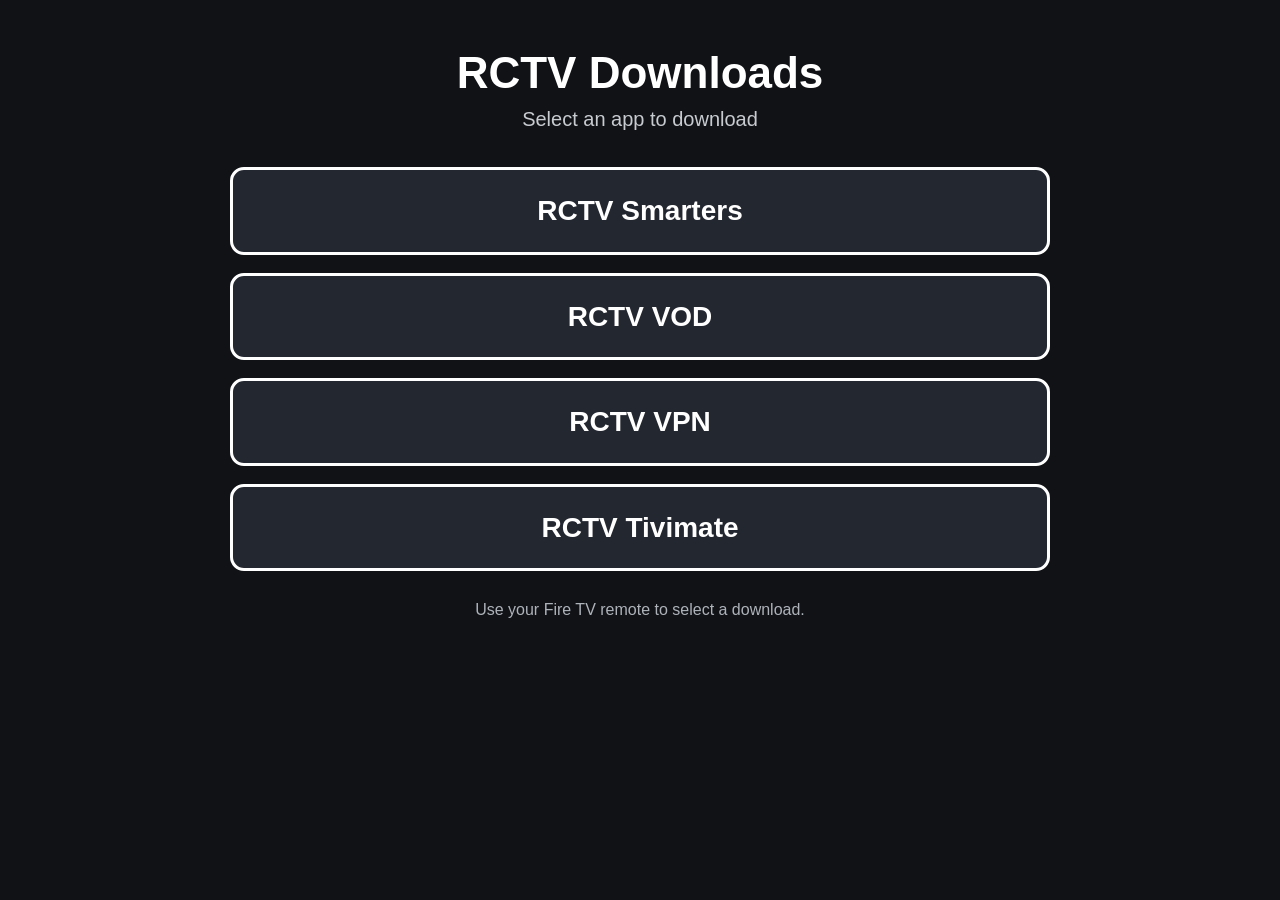
==== index.html @ 2525fca8 "Add files via upload" ====
<!doctype html>
<html lang="en">
<head>
  <meta charset="utf-8">
  <meta name="viewport" content="width=device-width, initial-scale=1">
  <title>RCTV Downloads</title>
  <style>
    * { box-sizing: border-box; }
    body {
      margin: 0;
      min-height: 100vh;
      background: #101216;
      color: #ffffff;
      font-family: Arial, Helvetica, sans-serif;
      display: flex;
      justify-content: center;
      padding: 48px 24px;
    }
    .wrap {
      width: 100%;
      max-width: 820px;
    }
    h1 {
      text-align: center;
      font-size: 44px;
      margin: 0 0 10px;
    }
    .subtitle {
      text-align: center;
      color: #c8cbd0;
      font-size: 20px;
      margin: 0 0 36px;
    }
    .downloads {
      display: grid;
      gap: 18px;
    }
    .download {
      display: block;
      width: 100%;
      padding: 24px 28px;
      border: 3px solid #ffffff;
      border-radius: 14px;
      background: #232730;
      color: #ffffff;
      text-decoration: none;
      text-align: center;
      font-size: 28px;
      font-weight: 700;
      line-height: 1.2;
    }
    .download:hover,
    .download:focus {
      background: #ffffff;
      color: #101216;
      outline: 5px solid #8a8f98;
      outline-offset: 3px;
    }
    .note {
      text-align: center;
      color: #aeb3ba;
      font-size: 16px;
      margin-top: 30px;
    }
    @media (max-width: 600px) {
      body { padding: 28px 16px; }
      h1 { font-size: 34px; }
      .download { font-size: 23px; padding: 21px 18px; }
    }
  </style>
</head>
<body>
  <main class="wrap">
    <h1>RCTV Downloads</h1>
    <p class="subtitle">Select an app to download</p>

    <div class="downloads">
      <a class="download" href="https://www.dropbox.com/scl/fi/fe0r4oeruj2pzna0exqjn/RCTV_Sm5.apk?rlkey=1wfq89twcvqeymcn7tj3pce26&amp;st=2txf9u9b&amp;dl=1">RCTV Smarters</a>
      <a class="download" href="https://www.dropbox.com/scl/fi/xs2taxcmibibfrn2xmj03/RCTV_VOD_sf.apk?rlkey=kcdhzauaem7o0tn85a0qrh1qr&amp;st=gfz6jvw9&amp;dl=1">RCTV VOD</a>
      <a class="download" href="https://www.dropbox.com/scl/fi/sy96mb6qo3jo9id9dtcdb/RCTV_VPN_pa.apk?rlkey=naht4sm4mmqev9ksudzsg6cdb&amp;st=x5vkhtez&amp;dl=1">RCTV VPN</a>
      <a class="download" href="https://www.dropbox.com/scl/fi/coqzgabt6u3cq0ftmuh5z/RCTV_Tv.apk?rlkey=jozw4ogwyabeh7mak8ago4au3&amp;st=hmdtblai&amp;dl=1">RCTV Tivimate</a>
    </div>

    <p class="note">Use your Fire TV remote to select a download.</p>
  </main>
</body>
</html>
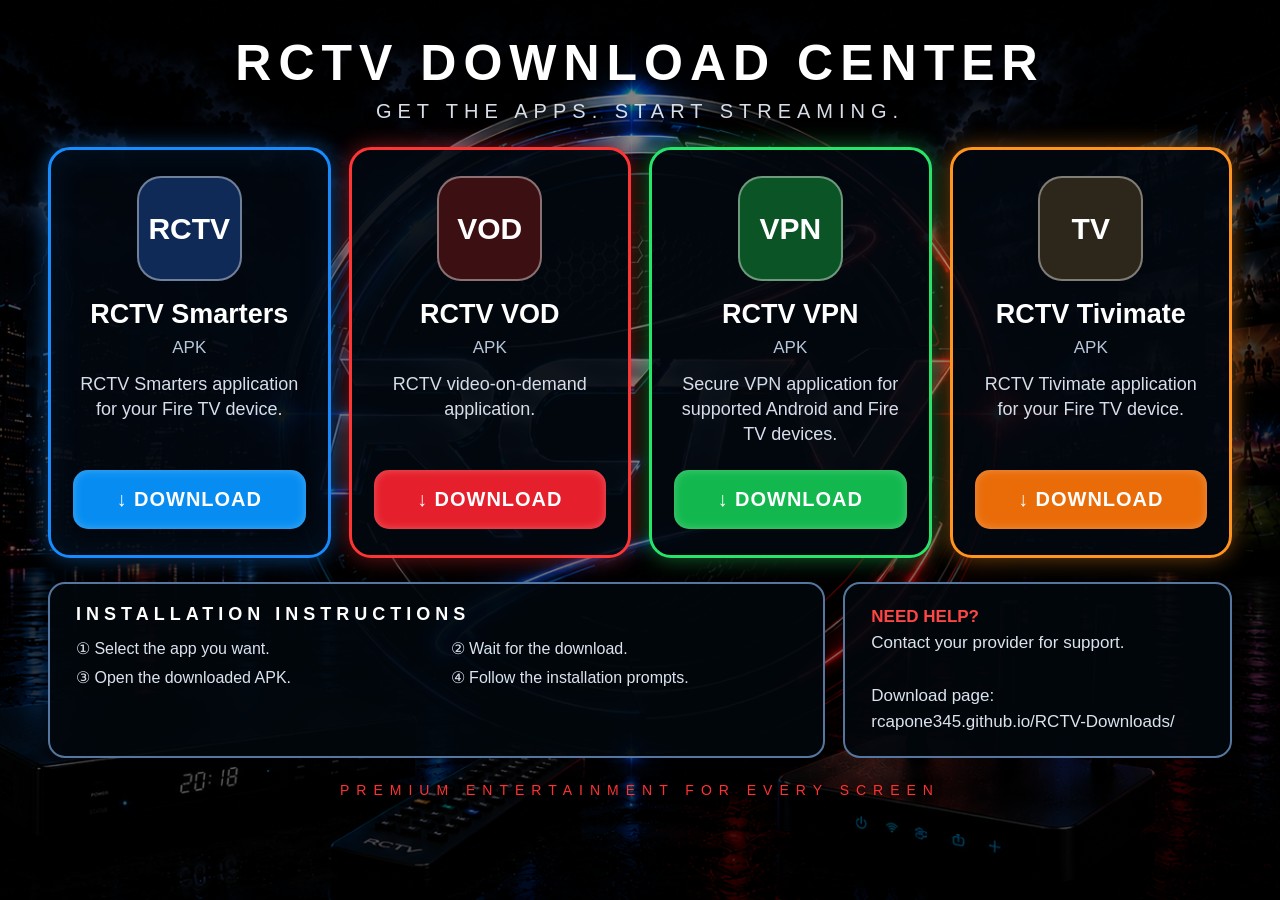
==== commit 6c4be3da: "Add files via upload" ====
--- a/index.html
+++ b/index.html
@@ -1,87 +1,82 @@
 <!doctype html>
 <html lang="en">
 <head>
-  <meta charset="utf-8">
-  <meta name="viewport" content="width=device-width, initial-scale=1">
-  <title>RCTV Downloads</title>
-  <style>
-    * { box-sizing: border-box; }
-    body {
-      margin: 0;
-      min-height: 100vh;
-      background: #101216;
-      color: #ffffff;
-      font-family: Arial, Helvetica, sans-serif;
-      display: flex;
-      justify-content: center;
-      padding: 48px 24px;
-    }
-    .wrap {
-      width: 100%;
-      max-width: 820px;
-    }
-    h1 {
-      text-align: center;
-      font-size: 44px;
-      margin: 0 0 10px;
-    }
-    .subtitle {
-      text-align: center;
-      color: #c8cbd0;
-      font-size: 20px;
-      margin: 0 0 36px;
-    }
-    .downloads {
-      display: grid;
-      gap: 18px;
-    }
-    .download {
-      display: block;
-      width: 100%;
-      padding: 24px 28px;
-      border: 3px solid #ffffff;
-      border-radius: 14px;
-      background: #232730;
-      color: #ffffff;
-      text-decoration: none;
-      text-align: center;
-      font-size: 28px;
-      font-weight: 700;
-      line-height: 1.2;
-    }
-    .download:hover,
-    .download:focus {
-      background: #ffffff;
-      color: #101216;
-      outline: 5px solid #8a8f98;
-      outline-offset: 3px;
-    }
-    .note {
-      text-align: center;
-      color: #aeb3ba;
-      font-size: 16px;
-      margin-top: 30px;
-    }
-    @media (max-width: 600px) {
-      body { padding: 28px 16px; }
-      h1 { font-size: 34px; }
-      .download { font-size: 23px; padding: 21px 18px; }
-    }
-  </style>
+<meta charset="utf-8">
+<meta name="viewport" content="width=device-width,initial-scale=1">
+<title>RCTV Download Center</title>
+<style>
+*{box-sizing:border-box}
+html,body{margin:0;min-height:100%;font-family:Arial,Helvetica,sans-serif;color:#fff;background:#02050a}
+body{
+  min-height:100vh;
+  background:
+    linear-gradient(rgba(0,0,0,.34),rgba(0,0,0,.60)),
+    url("rctv-background.png") center top/cover fixed no-repeat;
+}
+.shell{max-width:1500px;margin:auto;padding:34px 48px 28px}
+.hero{text-align:center;text-shadow:0 3px 12px #000;margin-bottom:24px}
+.hero h1{margin:0;font-size:50px;letter-spacing:7px}
+.hero p{margin:8px 0 0;font-size:20px;letter-spacing:6px;color:#d8dee8}
+.grid{display:grid;grid-template-columns:repeat(4,1fr);gap:18px}
+.card{
+  display:flex;flex-direction:column;justify-content:space-between;min-height:350px;
+  padding:26px 22px;border-radius:22px;text-decoration:none;color:#fff;text-align:center;
+  background:rgba(3,9,16,.88);border:3px solid #168cff;
+  box-shadow:0 0 22px rgba(22,140,255,.45),inset 0 0 32px rgba(22,140,255,.10);
+  transition:.12s ease;
+}
+.card:nth-child(2){border-color:#ff3434;box-shadow:0 0 22px rgba(255,52,52,.45)}
+.card:nth-child(3){border-color:#27e46b;box-shadow:0 0 22px rgba(39,228,107,.45)}
+.card:nth-child(4){border-color:#ff941f;box-shadow:0 0 22px rgba(255,148,31,.45)}
+.card:hover,.card:focus{outline:6px solid #fff;outline-offset:3px;transform:scale(1.035);background:rgba(8,15,25,.96)}
+.icon{width:105px;height:105px;margin:0 auto 18px;border-radius:24px;display:flex;align-items:center;justify-content:center;font-size:30px;font-weight:900;background:#102a57;border:2px solid rgba(255,255,255,.4)}
+.card:nth-child(2) .icon{background:#3c1013}.card:nth-child(3) .icon{background:#0b5425}.card:nth-child(4) .icon{background:#2c271a}
+.name{font-size:27px;font-weight:900;margin-bottom:8px}
+.version{font-size:17px;color:#b8c6da;margin-bottom:14px}
+.desc{font-size:18px;line-height:1.4;color:#d7deea;min-height:76px}
+.button{margin-top:22px;padding:18px 10px;border-radius:15px;font-size:20px;font-weight:900;letter-spacing:1px;background:#078df1;box-shadow:inset 0 0 10px rgba(255,255,255,.25)}
+.card:nth-child(2) .button{background:#e51f2b}.card:nth-child(3) .button{background:#12b84e}.card:nth-child(4) .button{background:#e96c08}
+.info{margin-top:24px;display:grid;grid-template-columns:2fr 1fr;gap:18px}
+.panel{background:rgba(2,7,13,.91);border:2px solid #55779f;border-radius:17px;padding:20px 26px}
+.panel h2{font-size:18px;letter-spacing:5px;margin:0 0 14px}
+.steps{display:grid;grid-template-columns:1fr 1fr;gap:10px 28px;color:#dbe3ee;font-size:16px}
+.help{font-size:17px;line-height:1.55;color:#dbe3ee}.help strong{color:#ff4545}
+.footer{text-align:center;margin-top:24px;letter-spacing:7px;color:#ff3131;font-size:14px;text-shadow:0 2px 8px #000}
+@media(max-width:1050px){.grid{grid-template-columns:1fr 1fr}.info{grid-template-columns:1fr}.hero h1{font-size:38px}}
+@media(max-width:650px){.shell{padding:24px 16px}.grid{grid-template-columns:1fr}.hero h1{font-size:30px;letter-spacing:3px}.hero p{font-size:14px;letter-spacing:3px}.steps{grid-template-columns:1fr}}
+</style>
 </head>
 <body>
-  <main class="wrap">
-    <h1>RCTV Downloads</h1>
-    <p class="subtitle">Select an app to download</p>
+<main class="shell">
+  <header class="hero">
+    <h1>RCTV DOWNLOAD CENTER</h1>
+    <p>GET THE APPS. START STREAMING.</p>
+  </header>
 
-    <div class="downloads">
-      <a class="download" href="https://www.dropbox.com/scl/fi/fe0r4oeruj2pzna0exqjn/RCTV_Sm5.apk?rlkey=1wfq89twcvqeymcn7tj3pce26&amp;st=2txf9u9b&amp;dl=1">RCTV Smarters</a>
-      <a class="download" href="https://www.dropbox.com/scl/fi/xs2taxcmibibfrn2xmj03/RCTV_VOD_sf.apk?rlkey=kcdhzauaem7o0tn85a0qrh1qr&amp;st=gfz6jvw9&amp;dl=1">RCTV VOD</a>
-      <a class="download" href="https://www.dropbox.com/scl/fi/sy96mb6qo3jo9id9dtcdb/RCTV_VPN_pa.apk?rlkey=naht4sm4mmqev9ksudzsg6cdb&amp;st=x5vkhtez&amp;dl=1">RCTV VPN</a>
-      <a class="download" href="https://www.dropbox.com/scl/fi/coqzgabt6u3cq0ftmuh5z/RCTV_Tv.apk?rlkey=jozw4ogwyabeh7mak8ago4au3&amp;st=hmdtblai&amp;dl=1">RCTV Tivimate</a>
+  <section class="grid">
+    <a class="card" href="https://dl.dropboxusercontent.com/scl/fi/fe0r4oeruj2pzna0exqjn/RCTV_Sm5.apk?rlkey=1wfq89twcvqeymcn7tj3pce26&amp;st=2txf9u9b">
+      <div><div class="icon">RCTV</div><div class="name">RCTV Smarters</div><div class="version">APK</div><div class="desc">RCTV Smarters application for your Fire TV device.</div></div><div class="button">↓ DOWNLOAD</div>
+    </a>
+    <a class="card" href="https://dl.dropboxusercontent.com/scl/fi/xs2taxcmibibfrn2xmj03/RCTV_VOD_sf.apk?rlkey=kcdhzauaem7o0tn85a0qrh1qr&amp;st=gfz6jvw9">
+      <div><div class="icon">VOD</div><div class="name">RCTV VOD</div><div class="version">APK</div><div class="desc">RCTV video-on-demand application.</div></div><div class="button">↓ DOWNLOAD</div>
+    </a>
+    <a class="card" href="https://dl.dropboxusercontent.com/scl/fi/sy96mb6qo3jo9id9dtcdb/RCTV_VPN_pa.apk?rlkey=naht4sm4mmqev9ksudzsg6cdb&amp;st=x5vkhtez">
+      <div><div class="icon">VPN</div><div class="name">RCTV VPN</div><div class="version">APK</div><div class="desc">Secure VPN application for supported Android and Fire TV devices.</div></div><div class="button">↓ DOWNLOAD</div>
+    </a>
+    <a class="card" href="https://dl.dropboxusercontent.com/scl/fi/coqzgabt6u3cq0ftmuh5z/RCTV_Tv.apk?rlkey=jozw4ogwyabeh7mak8ago4au3&amp;st=hmdtblai">
+      <div><div class="icon">TV</div><div class="name">RCTV Tivimate</div><div class="version">APK</div><div class="desc">RCTV Tivimate application for your Fire TV device.</div></div><div class="button">↓ DOWNLOAD</div>
+    </a>
+  </section>
+
+  <section class="info">
+    <div class="panel">
+      <h2>INSTALLATION INSTRUCTIONS</h2>
+      <div class="steps"><div>① Select the app you want.</div><div>② Wait for the download.</div><div>③ Open the downloaded APK.</div><div>④ Follow the installation prompts.</div></div>
     </div>
+    <div class="panel help"><strong>NEED HELP?</strong><br>Contact your provider for support.<br><br>Download page:<br>rcapone345.github.io/RCTV-Downloads/</div>
+  </section>
 
-    <p class="note">Use your Fire TV remote to select a download.</p>
-  </main>
+  <div class="footer">PREMIUM ENTERTAINMENT FOR EVERY SCREEN</div>
+</main>
 </body>
-</html>
+</html>
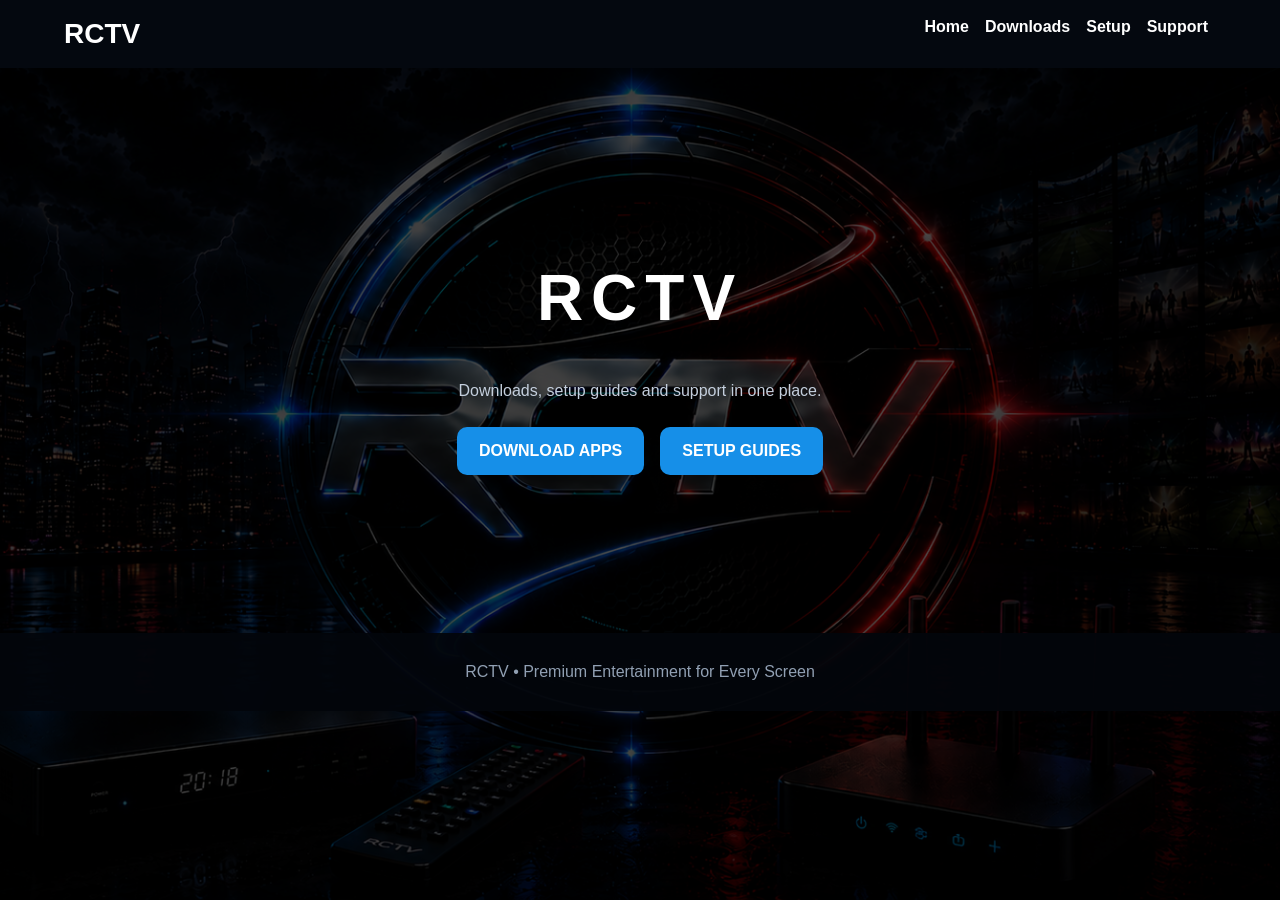
==== commit 494d19d1: "Add files via upload" ====
--- a/index.html
+++ b/index.html
@@ -1,82 +1 @@
-<!doctype html>
-<html lang="en">
-<head>
-<meta charset="utf-8">
-<meta name="viewport" content="width=device-width,initial-scale=1">
-<title>RCTV Download Center</title>
-<style>
-*{box-sizing:border-box}
-html,body{margin:0;min-height:100%;font-family:Arial,Helvetica,sans-serif;color:#fff;background:#02050a}
-body{
-  min-height:100vh;
-  background:
-    linear-gradient(rgba(0,0,0,.34),rgba(0,0,0,.60)),
-    url("rctv-background.png") center top/cover fixed no-repeat;
-}
-.shell{max-width:1500px;margin:auto;padding:34px 48px 28px}
-.hero{text-align:center;text-shadow:0 3px 12px #000;margin-bottom:24px}
-.hero h1{margin:0;font-size:50px;letter-spacing:7px}
-.hero p{margin:8px 0 0;font-size:20px;letter-spacing:6px;color:#d8dee8}
-.grid{display:grid;grid-template-columns:repeat(4,1fr);gap:18px}
-.card{
-  display:flex;flex-direction:column;justify-content:space-between;min-height:350px;
-  padding:26px 22px;border-radius:22px;text-decoration:none;color:#fff;text-align:center;
-  background:rgba(3,9,16,.88);border:3px solid #168cff;
-  box-shadow:0 0 22px rgba(22,140,255,.45),inset 0 0 32px rgba(22,140,255,.10);
-  transition:.12s ease;
-}
-.card:nth-child(2){border-color:#ff3434;box-shadow:0 0 22px rgba(255,52,52,.45)}
-.card:nth-child(3){border-color:#27e46b;box-shadow:0 0 22px rgba(39,228,107,.45)}
-.card:nth-child(4){border-color:#ff941f;box-shadow:0 0 22px rgba(255,148,31,.45)}
-.card:hover,.card:focus{outline:6px solid #fff;outline-offset:3px;transform:scale(1.035);background:rgba(8,15,25,.96)}
-.icon{width:105px;height:105px;margin:0 auto 18px;border-radius:24px;display:flex;align-items:center;justify-content:center;font-size:30px;font-weight:900;background:#102a57;border:2px solid rgba(255,255,255,.4)}
-.card:nth-child(2) .icon{background:#3c1013}.card:nth-child(3) .icon{background:#0b5425}.card:nth-child(4) .icon{background:#2c271a}
-.name{font-size:27px;font-weight:900;margin-bottom:8px}
-.version{font-size:17px;color:#b8c6da;margin-bottom:14px}
-.desc{font-size:18px;line-height:1.4;color:#d7deea;min-height:76px}
-.button{margin-top:22px;padding:18px 10px;border-radius:15px;font-size:20px;font-weight:900;letter-spacing:1px;background:#078df1;box-shadow:inset 0 0 10px rgba(255,255,255,.25)}
-.card:nth-child(2) .button{background:#e51f2b}.card:nth-child(3) .button{background:#12b84e}.card:nth-child(4) .button{background:#e96c08}
-.info{margin-top:24px;display:grid;grid-template-columns:2fr 1fr;gap:18px}
-.panel{background:rgba(2,7,13,.91);border:2px solid #55779f;border-radius:17px;padding:20px 26px}
-.panel h2{font-size:18px;letter-spacing:5px;margin:0 0 14px}
-.steps{display:grid;grid-template-columns:1fr 1fr;gap:10px 28px;color:#dbe3ee;font-size:16px}
-.help{font-size:17px;line-height:1.55;color:#dbe3ee}.help strong{color:#ff4545}
-.footer{text-align:center;margin-top:24px;letter-spacing:7px;color:#ff3131;font-size:14px;text-shadow:0 2px 8px #000}
-@media(max-width:1050px){.grid{grid-template-columns:1fr 1fr}.info{grid-template-columns:1fr}.hero h1{font-size:38px}}
-@media(max-width:650px){.shell{padding:24px 16px}.grid{grid-template-columns:1fr}.hero h1{font-size:30px;letter-spacing:3px}.hero p{font-size:14px;letter-spacing:3px}.steps{grid-template-columns:1fr}}
-</style>
-</head>
-<body>
-<main class="shell">
-  <header class="hero">
-    <h1>RCTV DOWNLOAD CENTER</h1>
-    <p>GET THE APPS. START STREAMING.</p>
-  </header>
-
-  <section class="grid">
-    <a class="card" href="https://dl.dropboxusercontent.com/scl/fi/fe0r4oeruj2pzna0exqjn/RCTV_Sm5.apk?rlkey=1wfq89twcvqeymcn7tj3pce26&amp;st=2txf9u9b">
-      <div><div class="icon">RCTV</div><div class="name">RCTV Smarters</div><div class="version">APK</div><div class="desc">RCTV Smarters application for your Fire TV device.</div></div><div class="button">↓ DOWNLOAD</div>
-    </a>
-    <a class="card" href="https://dl.dropboxusercontent.com/scl/fi/xs2taxcmibibfrn2xmj03/RCTV_VOD_sf.apk?rlkey=kcdhzauaem7o0tn85a0qrh1qr&amp;st=gfz6jvw9">
-      <div><div class="icon">VOD</div><div class="name">RCTV VOD</div><div class="version">APK</div><div class="desc">RCTV video-on-demand application.</div></div><div class="button">↓ DOWNLOAD</div>
-    </a>
-    <a class="card" href="https://dl.dropboxusercontent.com/scl/fi/sy96mb6qo3jo9id9dtcdb/RCTV_VPN_pa.apk?rlkey=naht4sm4mmqev9ksudzsg6cdb&amp;st=x5vkhtez">
-      <div><div class="icon">VPN</div><div class="name">RCTV VPN</div><div class="version">APK</div><div class="desc">Secure VPN application for supported Android and Fire TV devices.</div></div><div class="button">↓ DOWNLOAD</div>
-    </a>
-    <a class="card" href="https://dl.dropboxusercontent.com/scl/fi/coqzgabt6u3cq0ftmuh5z/RCTV_Tv.apk?rlkey=jozw4ogwyabeh7mak8ago4au3&amp;st=hmdtblai">
-      <div><div class="icon">TV</div><div class="name">RCTV Tivimate</div><div class="version">APK</div><div class="desc">RCTV Tivimate application for your Fire TV device.</div></div><div class="button">↓ DOWNLOAD</div>
-    </a>
-  </section>
-
-  <section class="info">
-    <div class="panel">
-      <h2>INSTALLATION INSTRUCTIONS</h2>
-      <div class="steps"><div>① Select the app you want.</div><div>② Wait for the download.</div><div>③ Open the downloaded APK.</div><div>④ Follow the installation prompts.</div></div>
-    </div>
-    <div class="panel help"><strong>NEED HELP?</strong><br>Contact your provider for support.<br><br>Download page:<br>rcapone345.github.io/RCTV-Downloads/</div>
-  </section>
-
-  <div class="footer">PREMIUM ENTERTAINMENT FOR EVERY SCREEN</div>
-</main>
-</body>
-</html>+<!doctype html><html><head><meta charset='utf-8'><meta name='viewport' content='width=device-width,initial-scale=1'><title>RCTV</title><link rel='stylesheet' href='style.css'></head><body><nav><div class="brand">RCTV</div><div class="links"><a href="index.html">Home</a><a href="downloads.html">Downloads</a><a href="setup.html">Setup</a><a href="support.html">Support</a></div></nav><main class="wrap"><div class="hero"><h1>RCTV</h1><p class="muted">Downloads, setup guides and support in one place.</p><a class="btn" href="downloads.html">DOWNLOAD APPS</a><a class="btn" href="setup.html">SETUP GUIDES</a></div></main><footer>RCTV • Premium Entertainment for Every Screen</footer></body></html>
--- a/style.css
+++ b/style.css
@@ -0,0 +1 @@
+*{box-sizing:border-box}body{margin:0;background:#03060b;color:white;font-family:Arial,sans-serif}body:before{content:'';position:fixed;inset:0;z-index:-2;background:url('rctv-background.png') center/cover no-repeat}body:after{content:'';position:fixed;inset:0;z-index:-1;background:rgba(0,0,0,.7)}nav{display:flex;justify-content:space-between;padding:18px 5%;background:#050911ee}.brand{font-size:28px;font-weight:900}.links a{color:white;text-decoration:none;margin:8px;font-weight:bold}.wrap{max-width:1100px;margin:auto;padding:50px 24px}.hero{text-align:center;padding:100px 0}.hero h1{font-size:64px;letter-spacing:8px}.btn{display:inline-block;background:#168fe8;color:white;text-decoration:none;padding:15px 22px;margin:8px;border-radius:10px;font-weight:bold}.grid{display:grid;grid-template-columns:1fr 1fr;gap:18px}.card{background:#07101bea;border:2px solid #315277;border-radius:16px;padding:25px}.download{display:block;color:white;text-decoration:none}.download:focus,.download:hover{outline:4px solid white}h1{text-align:center}.muted{color:#c4cfdd;line-height:1.6}footer{text-align:center;padding:30px;background:#03060bef;color:#91a0b3}@media(max-width:700px){.grid{grid-template-columns:1fr}.hero h1{font-size:40px}nav{display:block}.links{margin-top:12px}}
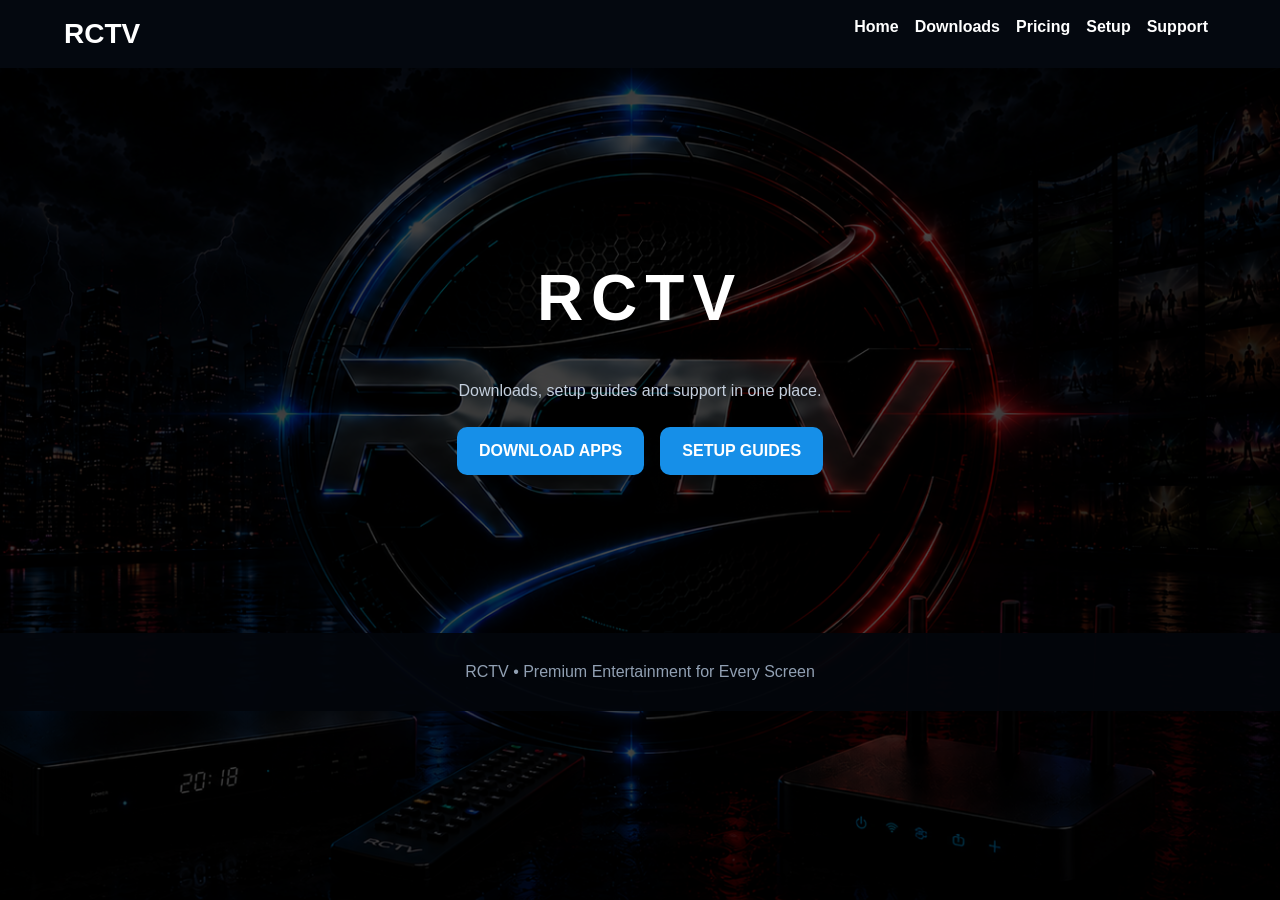
==== commit a5f5e0fc: "Add files via upload" ====
--- a/index.html
+++ b/index.html
@@ -1 +1 @@
-<!doctype html><html><head><meta charset='utf-8'><meta name='viewport' content='width=device-width,initial-scale=1'><title>RCTV</title><link rel='stylesheet' href='style.css'></head><body><nav><div class="brand">RCTV</div><div class="links"><a href="index.html">Home</a><a href="downloads.html">Downloads</a><a href="setup.html">Setup</a><a href="support.html">Support</a></div></nav><main class="wrap"><div class="hero"><h1>RCTV</h1><p class="muted">Downloads, setup guides and support in one place.</p><a class="btn" href="downloads.html">DOWNLOAD APPS</a><a class="btn" href="setup.html">SETUP GUIDES</a></div></main><footer>RCTV • Premium Entertainment for Every Screen</footer></body></html>+<!doctype html><html><head><meta charset='utf-8'><meta name='viewport' content='width=device-width,initial-scale=1'><title>RCTV</title><link rel='stylesheet' href='style.css'></head><body><nav><div class="brand">RCTV</div><div class="links"><a href="index.html">Home</a><a href="downloads.html">Downloads</a><a href="pricing.html">Pricing</a><a href="setup.html">Setup</a><a href="support.html">Support</a></div></nav><main class="wrap"><div class="hero"><h1>RCTV</h1><p class="muted">Downloads, setup guides and support in one place.</p><a class="btn" href="downloads.html">DOWNLOAD APPS</a><a class="btn" href="setup.html">SETUP GUIDES</a></div></main><footer>RCTV • Premium Entertainment for Every Screen</footer></body></html>
--- a/style.css
+++ b/style.css
@@ -1 +1,6 @@
-*{box-sizing:border-box}body{margin:0;background:#03060b;color:white;font-family:Arial,sans-serif}body:before{content:'';position:fixed;inset:0;z-index:-2;background:url('rctv-background.png') center/cover no-repeat}body:after{content:'';position:fixed;inset:0;z-index:-1;background:rgba(0,0,0,.7)}nav{display:flex;justify-content:space-between;padding:18px 5%;background:#050911ee}.brand{font-size:28px;font-weight:900}.links a{color:white;text-decoration:none;margin:8px;font-weight:bold}.wrap{max-width:1100px;margin:auto;padding:50px 24px}.hero{text-align:center;padding:100px 0}.hero h1{font-size:64px;letter-spacing:8px}.btn{display:inline-block;background:#168fe8;color:white;text-decoration:none;padding:15px 22px;margin:8px;border-radius:10px;font-weight:bold}.grid{display:grid;grid-template-columns:1fr 1fr;gap:18px}.card{background:#07101bea;border:2px solid #315277;border-radius:16px;padding:25px}.download{display:block;color:white;text-decoration:none}.download:focus,.download:hover{outline:4px solid white}h1{text-align:center}.muted{color:#c4cfdd;line-height:1.6}footer{text-align:center;padding:30px;background:#03060bef;color:#91a0b3}@media(max-width:700px){.grid{grid-template-columns:1fr}.hero h1{font-size:40px}nav{display:block}.links{margin-top:12px}}+*{box-sizing:border-box}body{margin:0;background:#03060b;color:white;font-family:Arial,sans-serif}body:before{content:'';position:fixed;inset:0;z-index:-2;background:url('rctv-background.png') center/cover no-repeat}body:after{content:'';position:fixed;inset:0;z-index:-1;background:rgba(0,0,0,.7)}nav{display:flex;justify-content:space-between;padding:18px 5%;background:#050911ee}.brand{font-size:28px;font-weight:900}.links a{color:white;text-decoration:none;margin:8px;font-weight:bold}.wrap{max-width:1100px;margin:auto;padding:50px 24px}.hero{text-align:center;padding:100px 0}.hero h1{font-size:64px;letter-spacing:8px}.btn{display:inline-block;background:#168fe8;color:white;text-decoration:none;padding:15px 22px;margin:8px;border-radius:10px;font-weight:bold}.grid{display:grid;grid-template-columns:1fr 1fr;gap:18px}.card{background:#07101bea;border:2px solid #315277;border-radius:16px;padding:25px}.download{display:block;color:white;text-decoration:none}.download:focus,.download:hover{outline:4px solid white}h1{text-align:center}.muted{color:#c4cfdd;line-height:1.6}footer{text-align:center;padding:30px;background:#03060bef;color:#91a0b3}@media(max-width:700px){.grid{grid-template-columns:1fr}.hero h1{font-size:40px}nav{display:block}.links{margin-top:12px}}
+.price-grid{display:grid;grid-template-columns:repeat(5,1fr);gap:15px;margin-top:25px}
+.price-card{text-align:center}.price{font-size:42px;font-weight:900;margin:18px 0;color:#fff}
+.vpn-wrap{max-width:360px;margin:25px auto}.price-card .btn{width:100%;margin:12px 0 0}
+@media(max-width:950px){.price-grid{grid-template-columns:repeat(2,1fr)}}
+@media(max-width:550px){.price-grid{grid-template-columns:1fr}}
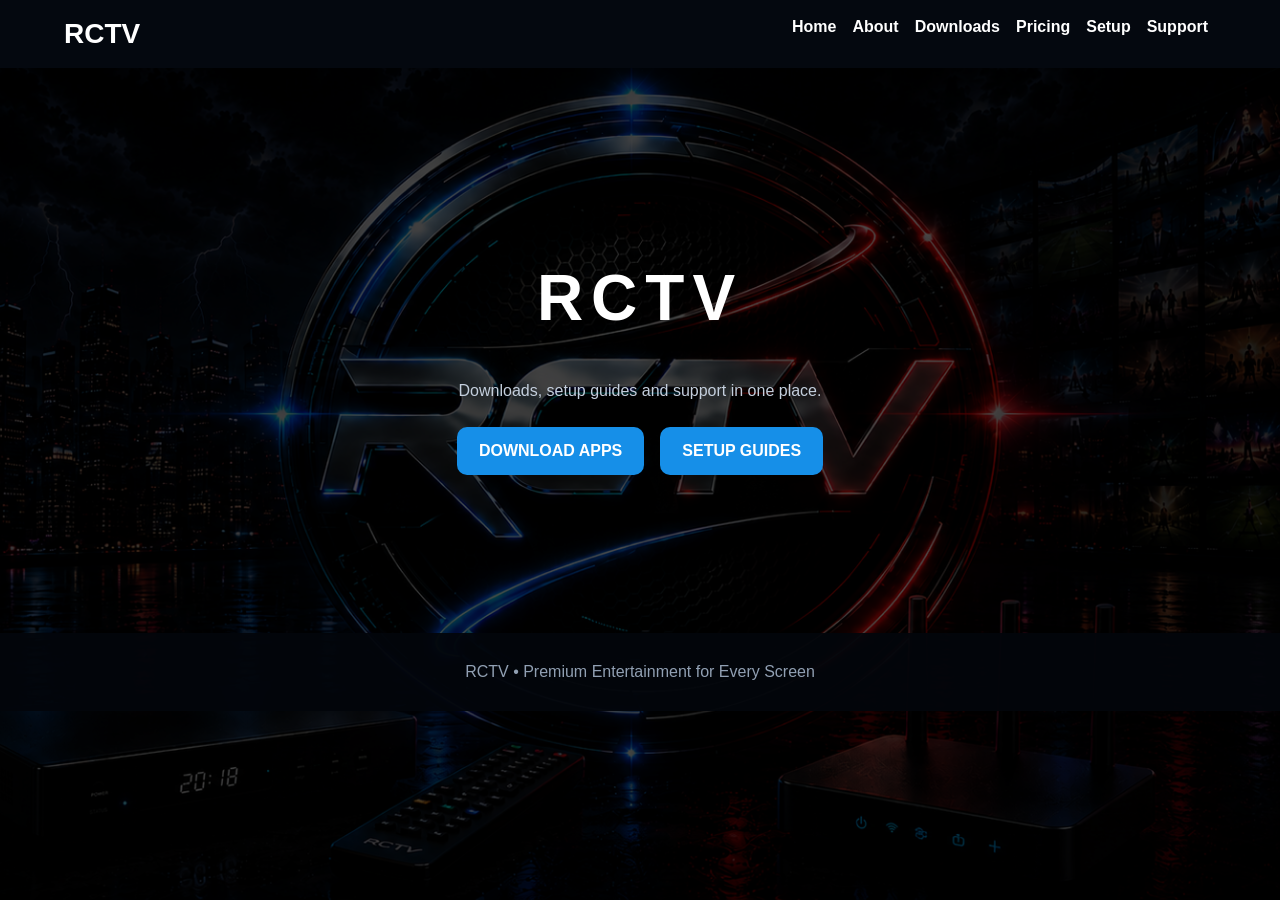
==== commit 681e316d: "Add files via upload" ====
--- a/index.html
+++ b/index.html
@@ -1 +1 @@
-<!doctype html><html><head><meta charset='utf-8'><meta name='viewport' content='width=device-width,initial-scale=1'><title>RCTV</title><link rel='stylesheet' href='style.css'></head><body><nav><div class="brand">RCTV</div><div class="links"><a href="index.html">Home</a><a href="downloads.html">Downloads</a><a href="pricing.html">Pricing</a><a href="setup.html">Setup</a><a href="support.html">Support</a></div></nav><main class="wrap"><div class="hero"><h1>RCTV</h1><p class="muted">Downloads, setup guides and support in one place.</p><a class="btn" href="downloads.html">DOWNLOAD APPS</a><a class="btn" href="setup.html">SETUP GUIDES</a></div></main><footer>RCTV • Premium Entertainment for Every Screen</footer></body></html>+<!doctype html><html><head><meta charset='utf-8'><meta name='viewport' content='width=device-width,initial-scale=1'><title>RCTV</title><link rel='stylesheet' href='style.css'></head><body><nav><div class="brand">RCTV</div><div class="links"><a href="index.html">Home</a><a href="about.html">About</a><a href="downloads.html">Downloads</a><a href="pricing.html">Pricing</a><a href="setup.html">Setup</a><a href="support.html">Support</a></div></nav><main class="wrap"><div class="hero"><h1>RCTV</h1><p class="muted">Downloads, setup guides and support in one place.</p><a class="btn" href="downloads.html">DOWNLOAD APPS</a><a class="btn" href="setup.html">SETUP GUIDES</a></div></main><footer>RCTV • Premium Entertainment for Every Screen</footer></body></html>
--- a/style.css
+++ b/style.css
@@ -4,3 +4,5 @@
 .vpn-wrap{max-width:360px;margin:25px auto}.price-card .btn{width:100%;margin:12px 0 0}
 @media(max-width:950px){.price-grid{grid-template-columns:repeat(2,1fr)}}
 @media(max-width:550px){.price-grid{grid-template-columns:1fr}}
+
+.troubleshoot{padding-left:24px}.troubleshoot li{margin:13px 0;line-height:1.55}
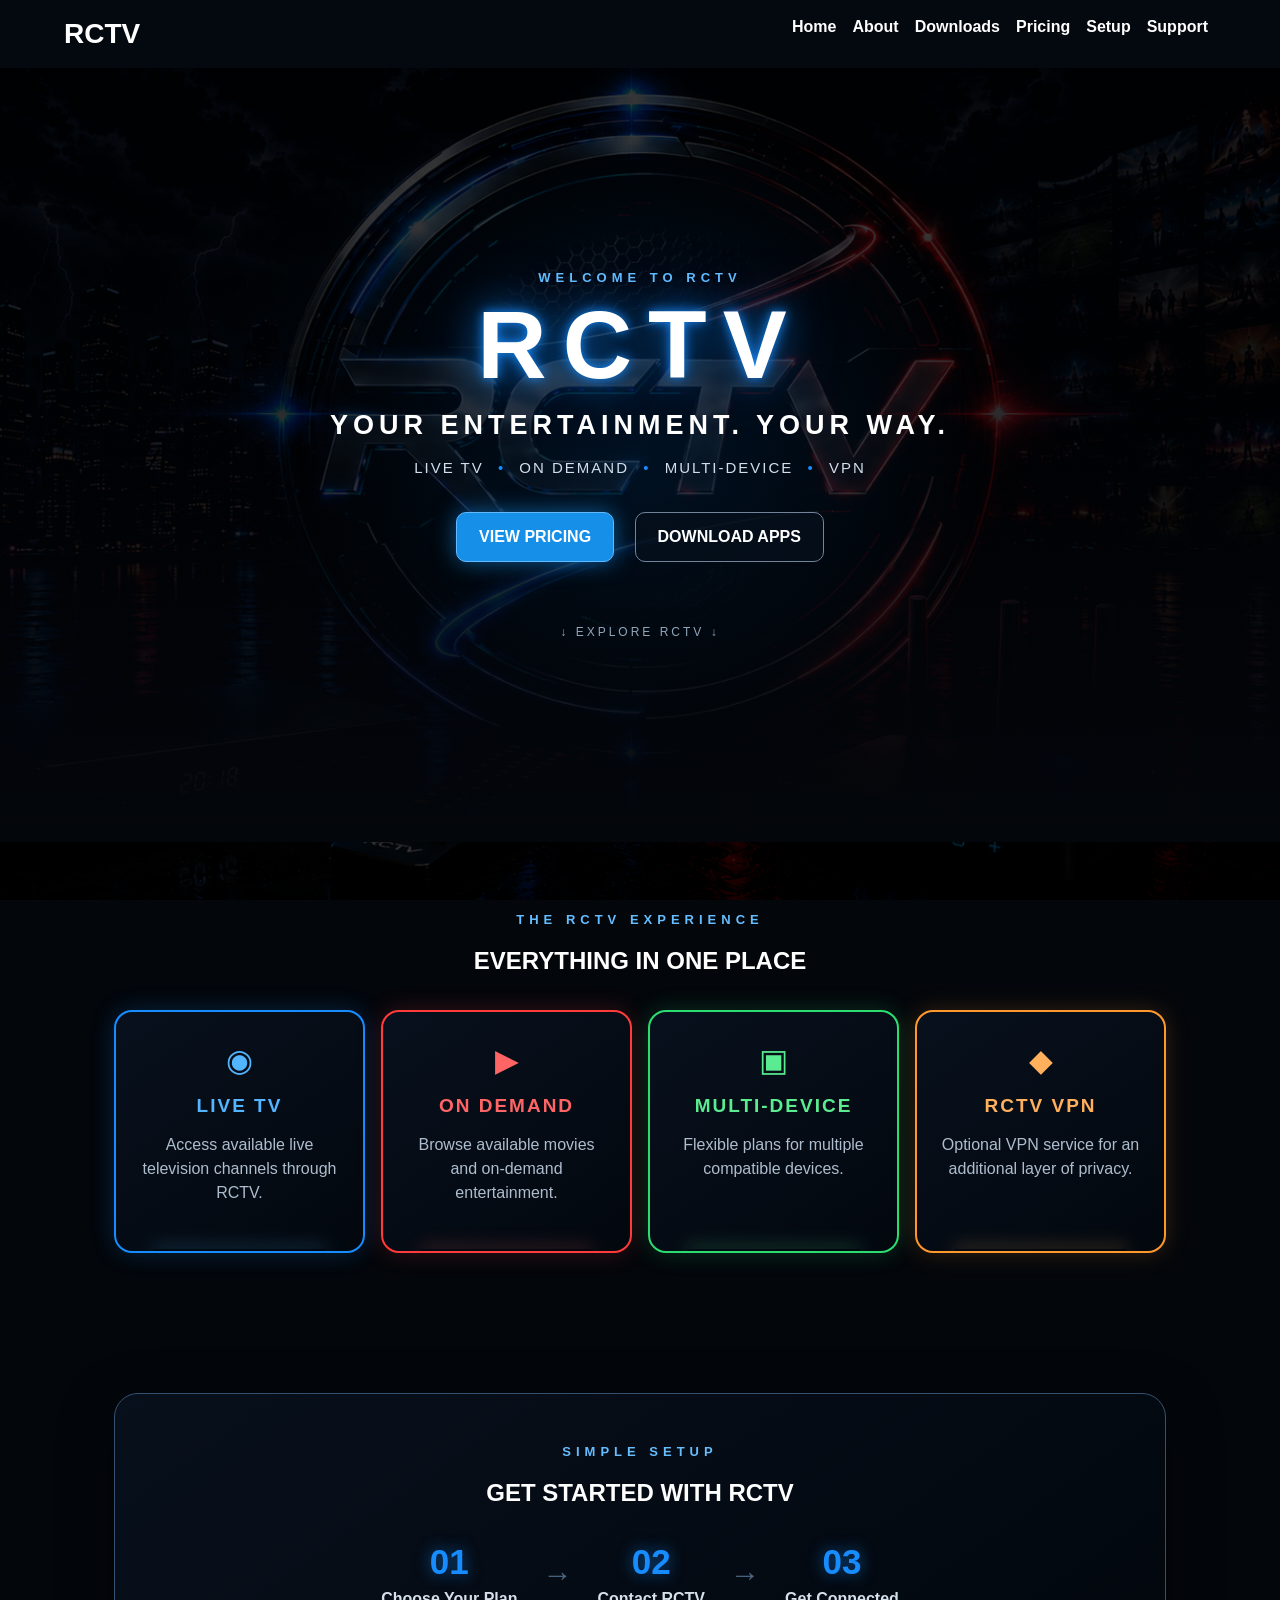
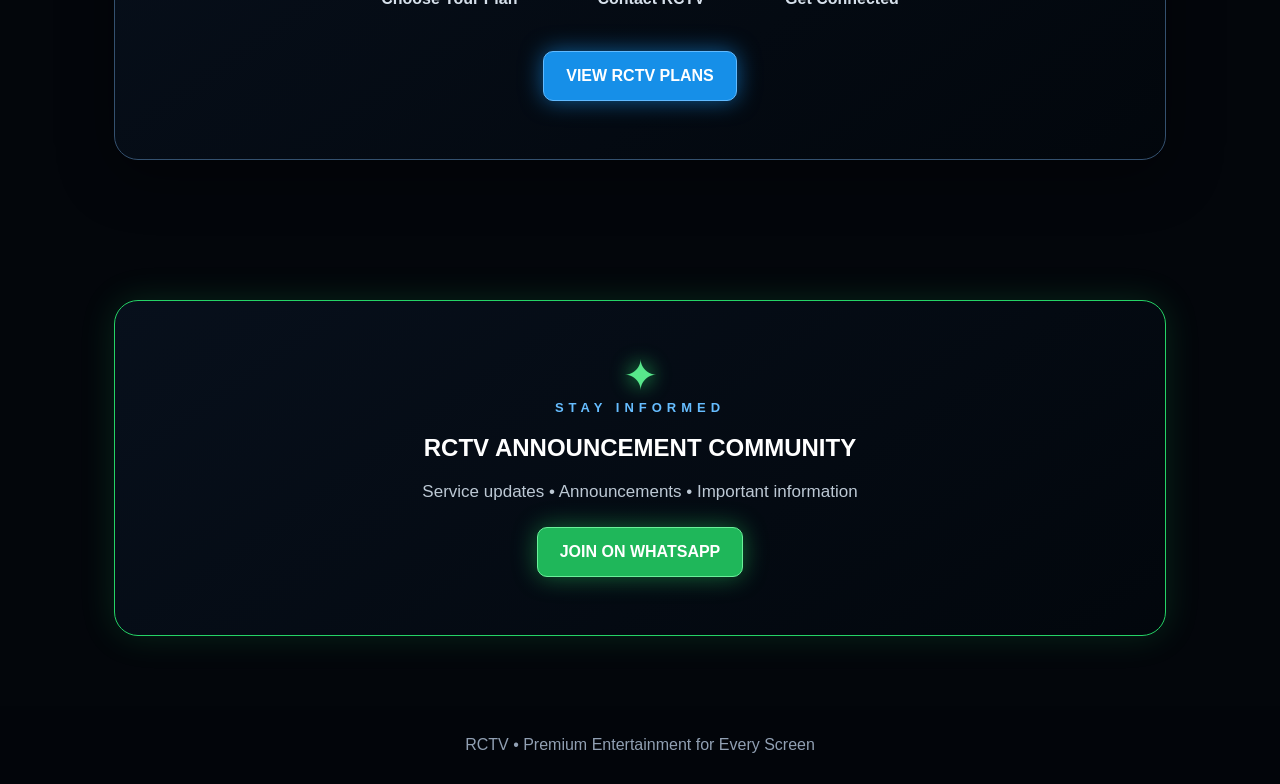
==== commit fb84d84d: "Add files via upload" ====
--- a/index.html
+++ b/index.html
@@ -1 +1,54 @@
-<!doctype html><html><head><meta charset='utf-8'><meta name='viewport' content='width=device-width,initial-scale=1'><title>RCTV</title><link rel='stylesheet' href='style.css'></head><body><nav><div class="brand">RCTV</div><div class="links"><a href="index.html">Home</a><a href="about.html">About</a><a href="downloads.html">Downloads</a><a href="pricing.html">Pricing</a><a href="setup.html">Setup</a><a href="support.html">Support</a></div></nav><main class="wrap"><div class="hero"><h1>RCTV</h1><p class="muted">Downloads, setup guides and support in one place.</p><a class="btn" href="downloads.html">DOWNLOAD APPS</a><a class="btn" href="setup.html">SETUP GUIDES</a></div></main><footer>RCTV • Premium Entertainment for Every Screen</footer></body></html>+<!doctype html><html lang="en"><head><meta charset="utf-8"><meta name="viewport" content="width=device-width,initial-scale=1"><title>RCTV | Your Entertainment. Your Way.</title><link rel="stylesheet" href="style.css?v=6"></head><body><nav><div class="brand">RCTV</div><div class="links"><a href="index.html">Home</a><a href="about.html">About</a><a href="downloads.html">Downloads</a><a href="pricing.html">Pricing</a><a href="setup.html">Setup</a><a href="support.html">Support</a></div></nav>
+<main>
+<section class="home-hero">
+  <div class="hero-shade"></div>
+  <div class="hero-content">
+    <div class="eyebrow">WELCOME TO RCTV</div>
+    <h1 class="rctv-logo">RCTV</h1>
+    <h2>YOUR ENTERTAINMENT. YOUR WAY.</h2>
+    <p class="hero-features">LIVE TV <span>•</span> ON DEMAND <span>•</span> MULTI-DEVICE <span>•</span> VPN</p>
+    <div class="hero-actions">
+      <a class="btn glow-blue" href="pricing.html">VIEW PRICING</a>
+      <a class="btn ghost-btn" href="downloads.html">DOWNLOAD APPS</a>
+    </div>
+    <a class="explore" href="#features">↓ EXPLORE RCTV ↓</a>
+  </div>
+</section>
+
+<section id="features" class="wrap home-section">
+  <div class="section-kicker">THE RCTV EXPERIENCE</div>
+  <h1>EVERYTHING IN ONE PLACE</h1>
+  <div class="feature-grid">
+    <div class="feature-card blue"><div class="icon">◉</div><h2>LIVE TV</h2><p>Access available live television channels through RCTV.</p></div>
+    <div class="feature-card red"><div class="icon">▶</div><h2>ON DEMAND</h2><p>Browse available movies and on-demand entertainment.</p></div>
+    <div class="feature-card green"><div class="icon">▣</div><h2>MULTI-DEVICE</h2><p>Flexible plans for multiple compatible devices.</p></div>
+    <div class="feature-card orange"><div class="icon">◆</div><h2>RCTV VPN</h2><p>Optional VPN service for an additional layer of privacy.</p></div>
+  </div>
+</section>
+
+<section class="wrap home-section">
+  <div class="glass-panel">
+    <div class="section-kicker">SIMPLE SETUP</div>
+    <h1>GET STARTED WITH RCTV</h1>
+    <div class="steps-row">
+      <div><b>01</b><span>Choose Your Plan</span></div>
+      <div class="arrow">→</div>
+      <div><b>02</b><span>Contact RCTV</span></div>
+      <div class="arrow">→</div>
+      <div><b>03</b><span>Get Connected</span></div>
+    </div>
+    <a class="btn glow-blue" href="pricing.html">VIEW RCTV PLANS</a>
+  </div>
+</section>
+
+<section class="wrap home-section">
+  <div class="community-panel">
+    <div class="community-icon">✦</div>
+    <div class="section-kicker">STAY INFORMED</div>
+    <h1>RCTV ANNOUNCEMENT COMMUNITY</h1>
+    <p>Service updates • Announcements • Important information</p>
+    <a class="btn whatsapp-btn" href="https://chat.whatsapp.com/K7jvk8FmvHh4JBBDtfml3v" target="_blank" rel="noopener noreferrer">JOIN ON WHATSAPP</a>
+  </div>
+</section>
+</main>
+<footer>RCTV • Premium Entertainment for Every Screen</footer></body></html>
--- a/style.css
+++ b/style.css
@@ -6,3 +6,73 @@
 @media(max-width:550px){.price-grid{grid-template-columns:1fr}}
 
 .troubleshoot{padding-left:24px}.troubleshoot li{margin:13px 0;line-height:1.55}
+
+/* RCTV Download Center color coding */
+.download{
+  border:3px solid #168cff;
+  border-radius:18px;
+  transition:transform .15s ease,box-shadow .15s ease;
+}
+.download:nth-child(1){
+  border-color:#168cff;
+  box-shadow:0 0 18px rgba(22,140,255,.28), inset 0 0 20px rgba(22,140,255,.05);
+}
+.download:nth-child(2){
+  border-color:#ff3b3b;
+  box-shadow:0 0 18px rgba(255,59,59,.28), inset 0 0 20px rgba(255,59,59,.05);
+}
+.download:nth-child(3){
+  border-color:#2bdd70;
+  box-shadow:0 0 18px rgba(43,221,112,.28), inset 0 0 20px rgba(43,221,112,.05);
+}
+.download:nth-child(4){
+  border-color:#ff982c;
+  box-shadow:0 0 18px rgba(255,152,44,.28), inset 0 0 20px rgba(255,152,44,.05);
+}
+.download:hover,.download:focus{
+  transform:scale(1.025);
+  outline:3px solid #fff;
+  outline-offset:4px;
+}
+.download:nth-child(1) b{color:#63b9ff}
+.download:nth-child(2) b{color:#ff7373}
+.download:nth-child(3) b{color:#65ed99}
+.download:nth-child(4) b{color:#ffb766}
+
+/* Strong explicit Download Center colors */
+.dl-blue{border:4px solid #168cff!important;box-shadow:0 0 24px #168cff88!important}
+.dl-red{border:4px solid #ff3535!important;box-shadow:0 0 24px #ff353588!important}
+.dl-green{border:4px solid #27df70!important;box-shadow:0 0 24px #27df7088!important}
+.dl-orange{border:4px solid #ff941f!important;box-shadow:0 0 24px #ff941f88!important}
+.dl-blue h2,.dl-blue b{color:#62bdff!important}
+.dl-red h2,.dl-red b{color:#ff7070!important}
+.dl-green h2,.dl-green b{color:#62ef9a!important}
+.dl-orange h2,.dl-orange b{color:#ffb45f!important}
+
+/* Flashy RCTV Home */
+.home-hero{min-height:86vh;position:relative;display:flex;align-items:center;justify-content:center;text-align:center;overflow:hidden}
+.home-hero:before{content:"";position:absolute;inset:0;background:radial-gradient(circle at center,rgba(0,130,255,.18),transparent 45%)}
+.hero-shade{position:absolute;inset:0;background:linear-gradient(180deg,rgba(1,4,10,.15),rgba(1,5,12,.35) 55%,#03060b 100%)}
+.hero-content{position:relative;z-index:2;padding:60px 20px;max-width:1000px}
+.eyebrow,.section-kicker{font-size:13px;letter-spacing:5px;font-weight:900;color:#66bdff;margin-bottom:14px}
+.rctv-logo{font-size:96px;line-height:.95;letter-spacing:16px;margin:5px 0 20px;text-shadow:0 0 12px #168cff,0 0 36px rgba(22,140,255,.65),0 0 70px rgba(22,140,255,.35)}
+.hero-content h2{font-size:27px;letter-spacing:5px;margin:10px 0 18px}
+.hero-features{font-size:15px;letter-spacing:2px;color:#d2deec}.hero-features span{color:#168cff;margin:0 8px}
+.hero-actions{margin:28px 0 35px}.glow-blue{box-shadow:0 0 22px rgba(22,143,232,.6);border:1px solid #61baff}
+.ghost-btn{background:rgba(6,15,27,.75);border:1px solid #71849a}
+.explore{display:inline-block;color:#91a6bb;text-decoration:none;font-size:12px;letter-spacing:3px;margin-top:20px}
+.home-section{padding-top:70px;padding-bottom:70px;text-align:center}
+.feature-grid{display:grid;grid-template-columns:repeat(4,1fr);gap:16px;margin-top:35px}
+.feature-card{position:relative;background:linear-gradient(145deg,rgba(8,17,30,.96),rgba(3,8,15,.96));border:2px solid #315277;border-radius:18px;padding:30px 20px;min-height:210px;overflow:hidden}
+.feature-card:after{content:"";position:absolute;left:15%;right:15%;bottom:0;height:2px;box-shadow:0 0 18px currentColor}
+.feature-card .icon{font-size:31px;margin-bottom:15px}.feature-card h2{font-size:19px;letter-spacing:2px}.feature-card p{color:#aebdce;line-height:1.5}
+.feature-card.blue{color:#53b5ff;border-color:#168cff;box-shadow:0 0 24px rgba(22,140,255,.22)}
+.feature-card.red{color:#ff6565;border-color:#ff3b3b;box-shadow:0 0 24px rgba(255,59,59,.20)}
+.feature-card.green{color:#5bec91;border-color:#2bdd70;box-shadow:0 0 24px rgba(43,221,112,.20)}
+.feature-card.orange{color:#ffb05c;border-color:#ff982c;box-shadow:0 0 24px rgba(255,152,44,.20)}
+.glass-panel,.community-panel{background:linear-gradient(145deg,rgba(8,17,30,.92),rgba(2,7,13,.94));border:1px solid #34516f;border-radius:24px;padding:50px 30px;box-shadow:0 15px 55px rgba(0,0,0,.4)}
+.steps-row{display:flex;justify-content:center;align-items:center;gap:25px;margin:35px auto;flex-wrap:wrap}.steps-row div:not(.arrow){display:flex;flex-direction:column;gap:8px}.steps-row b{font-size:35px;color:#168cff;text-shadow:0 0 15px rgba(22,140,255,.6)}.steps-row span{color:#d6e0eb;font-weight:bold}.arrow{font-size:30px;color:#4c6680}
+.community-panel{border-color:#25d366;box-shadow:0 0 35px rgba(37,211,102,.16)}.community-icon{font-size:42px;color:#58e78b;text-shadow:0 0 20px #25d366}.community-panel p{color:#bdc9d5;font-size:17px}.whatsapp-btn{background:#1fb75a;border:1px solid #6bf09a;box-shadow:0 0 25px rgba(37,211,102,.45)}
+.feature-card,.btn{transition:transform .18s ease,box-shadow .18s ease}.feature-card:hover{transform:translateY(-6px)}.btn:hover{transform:translateY(-2px)}
+@media(max-width:900px){.feature-grid{grid-template-columns:repeat(2,1fr)}.rctv-logo{font-size:72px}}
+@media(max-width:550px){.feature-grid{grid-template-columns:1fr}.rctv-logo{font-size:48px;letter-spacing:9px}.hero-content h2{font-size:19px;letter-spacing:3px}.steps-row .arrow{display:none}}
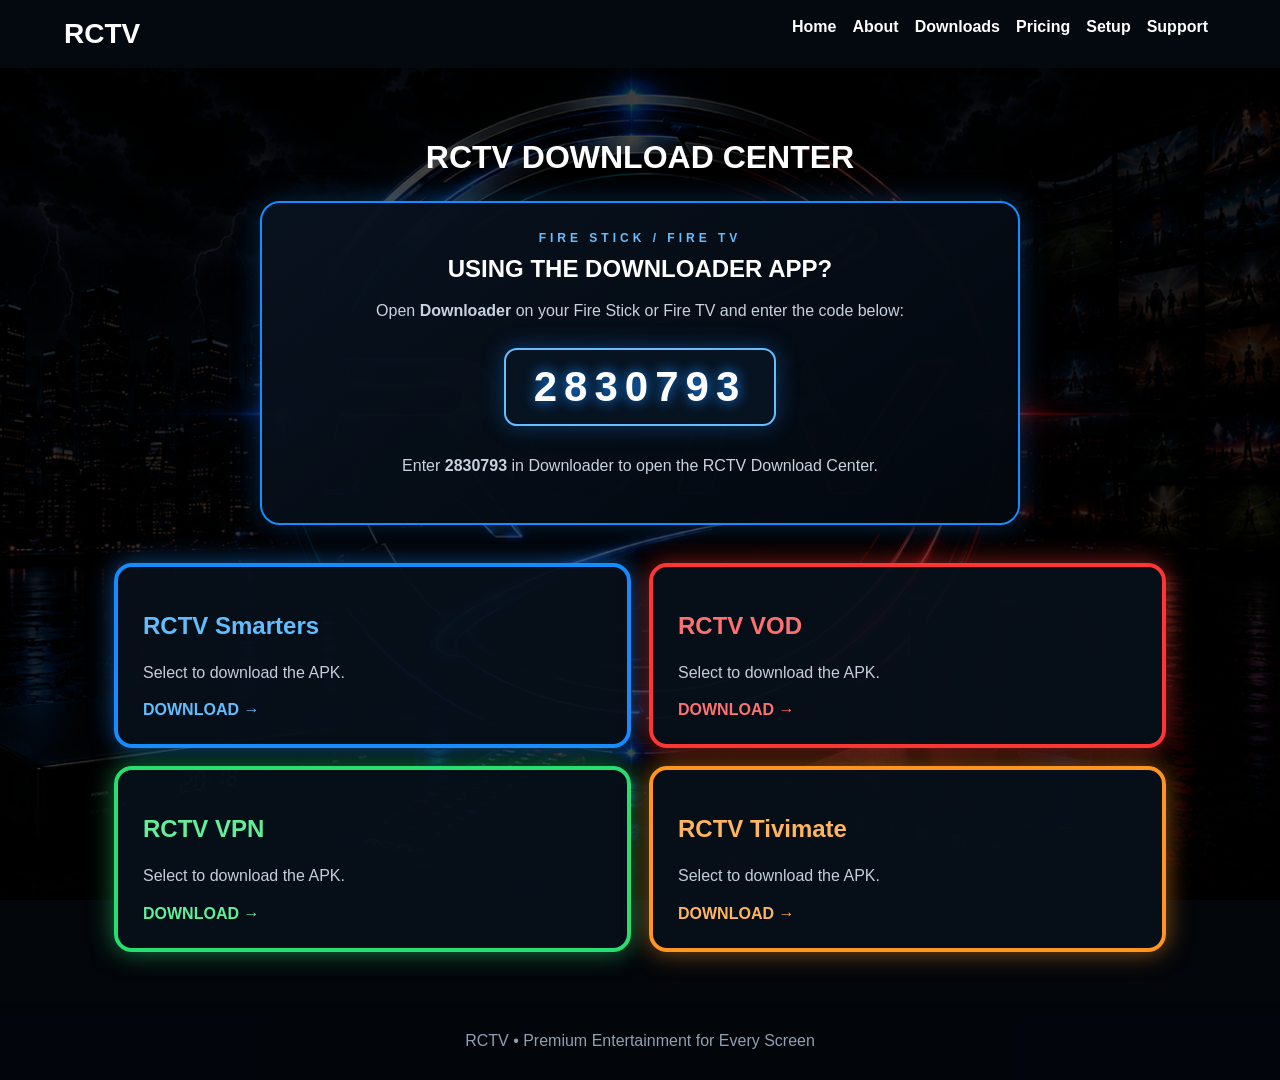
==== commit 1699d1da: "Add files via upload" ====
--- a/index.html
+++ b/index.html
@@ -1,54 +1,13 @@
-<!doctype html><html lang="en"><head><meta charset="utf-8"><meta name="viewport" content="width=device-width,initial-scale=1"><title>RCTV | Your Entertainment. Your Way.</title><link rel="stylesheet" href="style.css?v=6"></head><body><nav><div class="brand">RCTV</div><div class="links"><a href="index.html">Home</a><a href="about.html">About</a><a href="downloads.html">Downloads</a><a href="pricing.html">Pricing</a><a href="setup.html">Setup</a><a href="support.html">Support</a></div></nav>
-<main>
-<section class="home-hero">
-  <div class="hero-shade"></div>
-  <div class="hero-content">
-    <div class="eyebrow">WELCOME TO RCTV</div>
-    <h1 class="rctv-logo">RCTV</h1>
-    <h2>YOUR ENTERTAINMENT. YOUR WAY.</h2>
-    <p class="hero-features">LIVE TV <span>•</span> ON DEMAND <span>•</span> MULTI-DEVICE <span>•</span> VPN</p>
-    <div class="hero-actions">
-      <a class="btn glow-blue" href="pricing.html">VIEW PRICING</a>
-      <a class="btn ghost-btn" href="downloads.html">DOWNLOAD APPS</a>
-    </div>
-    <a class="explore" href="#features">↓ EXPLORE RCTV ↓</a>
-  </div>
-</section>
-
-<section id="features" class="wrap home-section">
-  <div class="section-kicker">THE RCTV EXPERIENCE</div>
-  <h1>EVERYTHING IN ONE PLACE</h1>
-  <div class="feature-grid">
-    <div class="feature-card blue"><div class="icon">◉</div><h2>LIVE TV</h2><p>Access available live television channels through RCTV.</p></div>
-    <div class="feature-card red"><div class="icon">▶</div><h2>ON DEMAND</h2><p>Browse available movies and on-demand entertainment.</p></div>
-    <div class="feature-card green"><div class="icon">▣</div><h2>MULTI-DEVICE</h2><p>Flexible plans for multiple compatible devices.</p></div>
-    <div class="feature-card orange"><div class="icon">◆</div><h2>RCTV VPN</h2><p>Optional VPN service for an additional layer of privacy.</p></div>
-  </div>
-</section>
-
-<section class="wrap home-section">
-  <div class="glass-panel">
-    <div class="section-kicker">SIMPLE SETUP</div>
-    <h1>GET STARTED WITH RCTV</h1>
-    <div class="steps-row">
-      <div><b>01</b><span>Choose Your Plan</span></div>
-      <div class="arrow">→</div>
-      <div><b>02</b><span>Contact RCTV</span></div>
-      <div class="arrow">→</div>
-      <div><b>03</b><span>Get Connected</span></div>
-    </div>
-    <a class="btn glow-blue" href="pricing.html">VIEW RCTV PLANS</a>
-  </div>
-</section>
-
-<section class="wrap home-section">
-  <div class="community-panel">
-    <div class="community-icon">✦</div>
-    <div class="section-kicker">STAY INFORMED</div>
-    <h1>RCTV ANNOUNCEMENT COMMUNITY</h1>
-    <p>Service updates • Announcements • Important information</p>
-    <a class="btn whatsapp-btn" href="https://chat.whatsapp.com/K7jvk8FmvHh4JBBDtfml3v" target="_blank" rel="noopener noreferrer">JOIN ON WHATSAPP</a>
-  </div>
-</section>
-</main>
-<footer>RCTV • Premium Entertainment for Every Screen</footer></body></html>+<!doctype html>
+<html lang="en">
+<head>
+<meta charset="utf-8">
+<meta name="viewport" content="width=device-width,initial-scale=1">
+<title>RCTV Downloads</title>
+<meta http-equiv="refresh" content="0; url=downloads.html">
+<script>window.location.replace("downloads.html");</script>
+</head>
+<body>
+<p>Opening RCTV Download Center... <a href="downloads.html">Continue</a></p>
+</body>
+</html>
